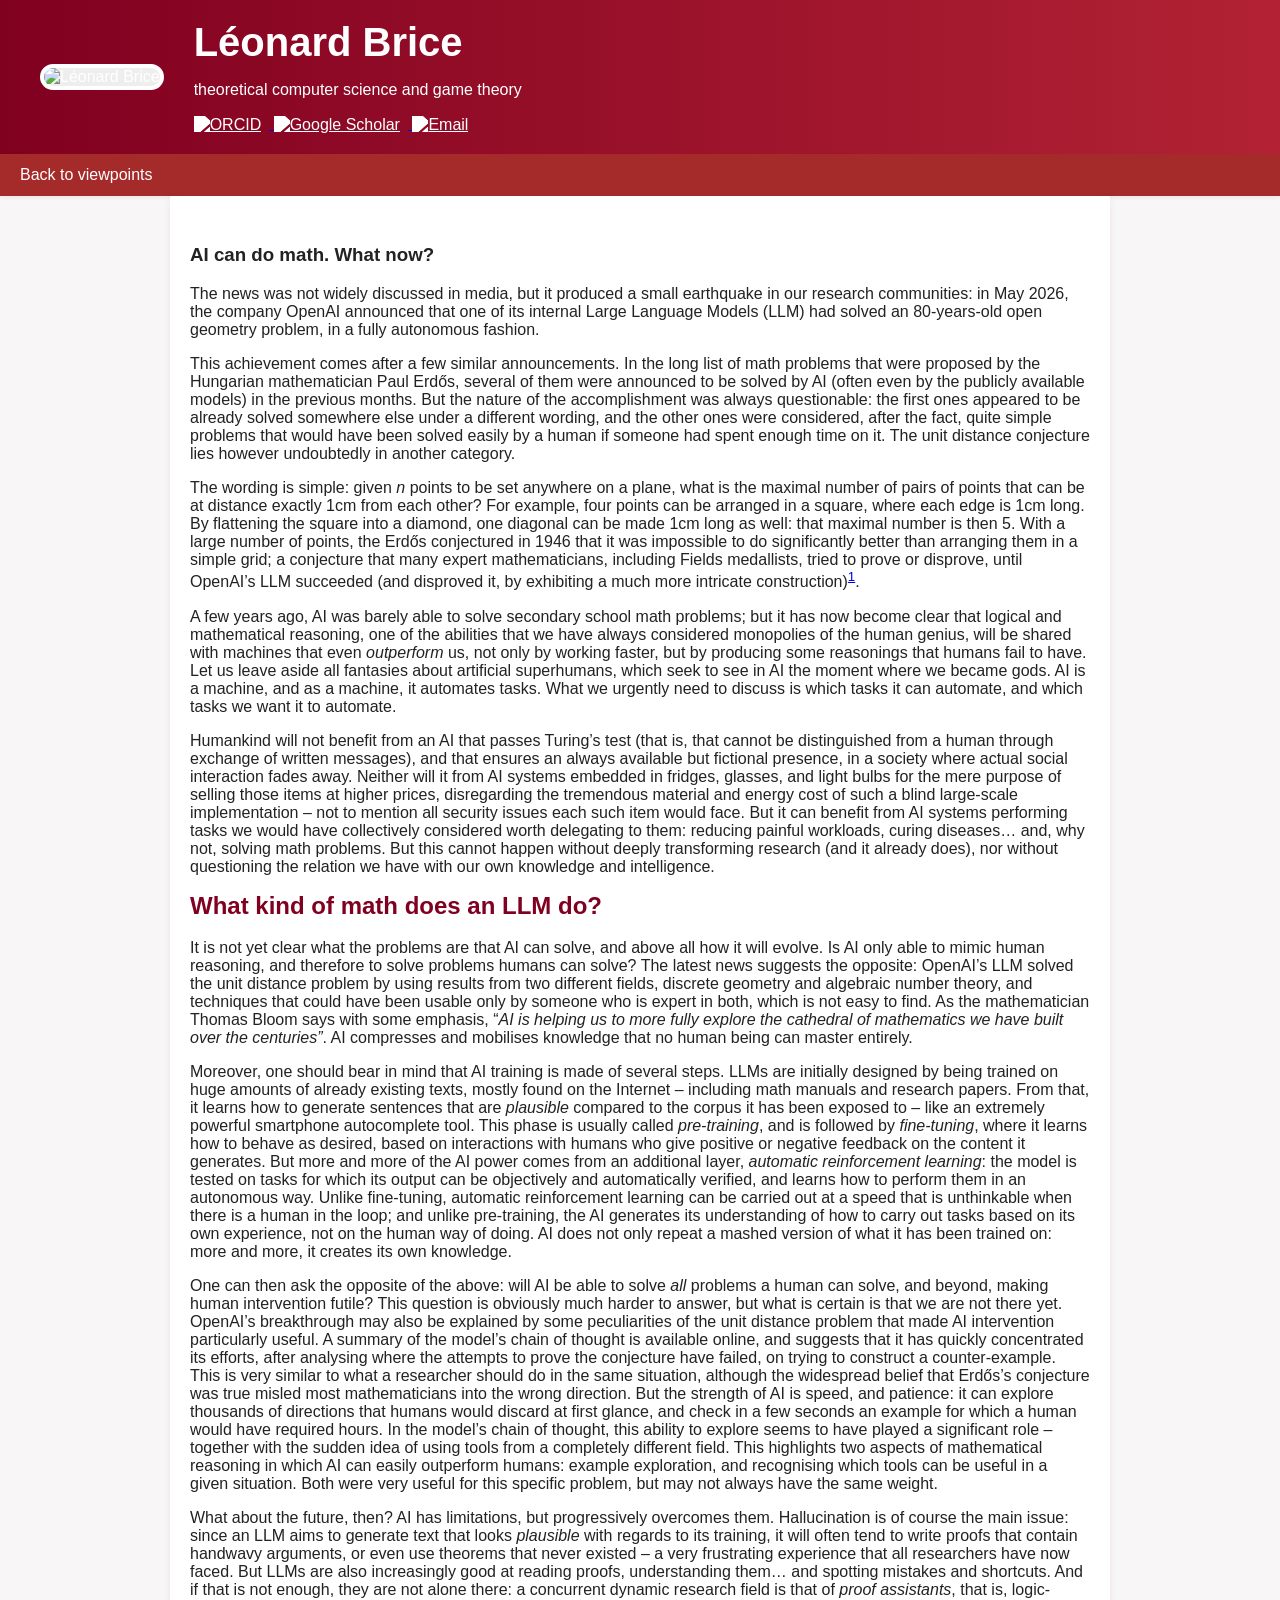
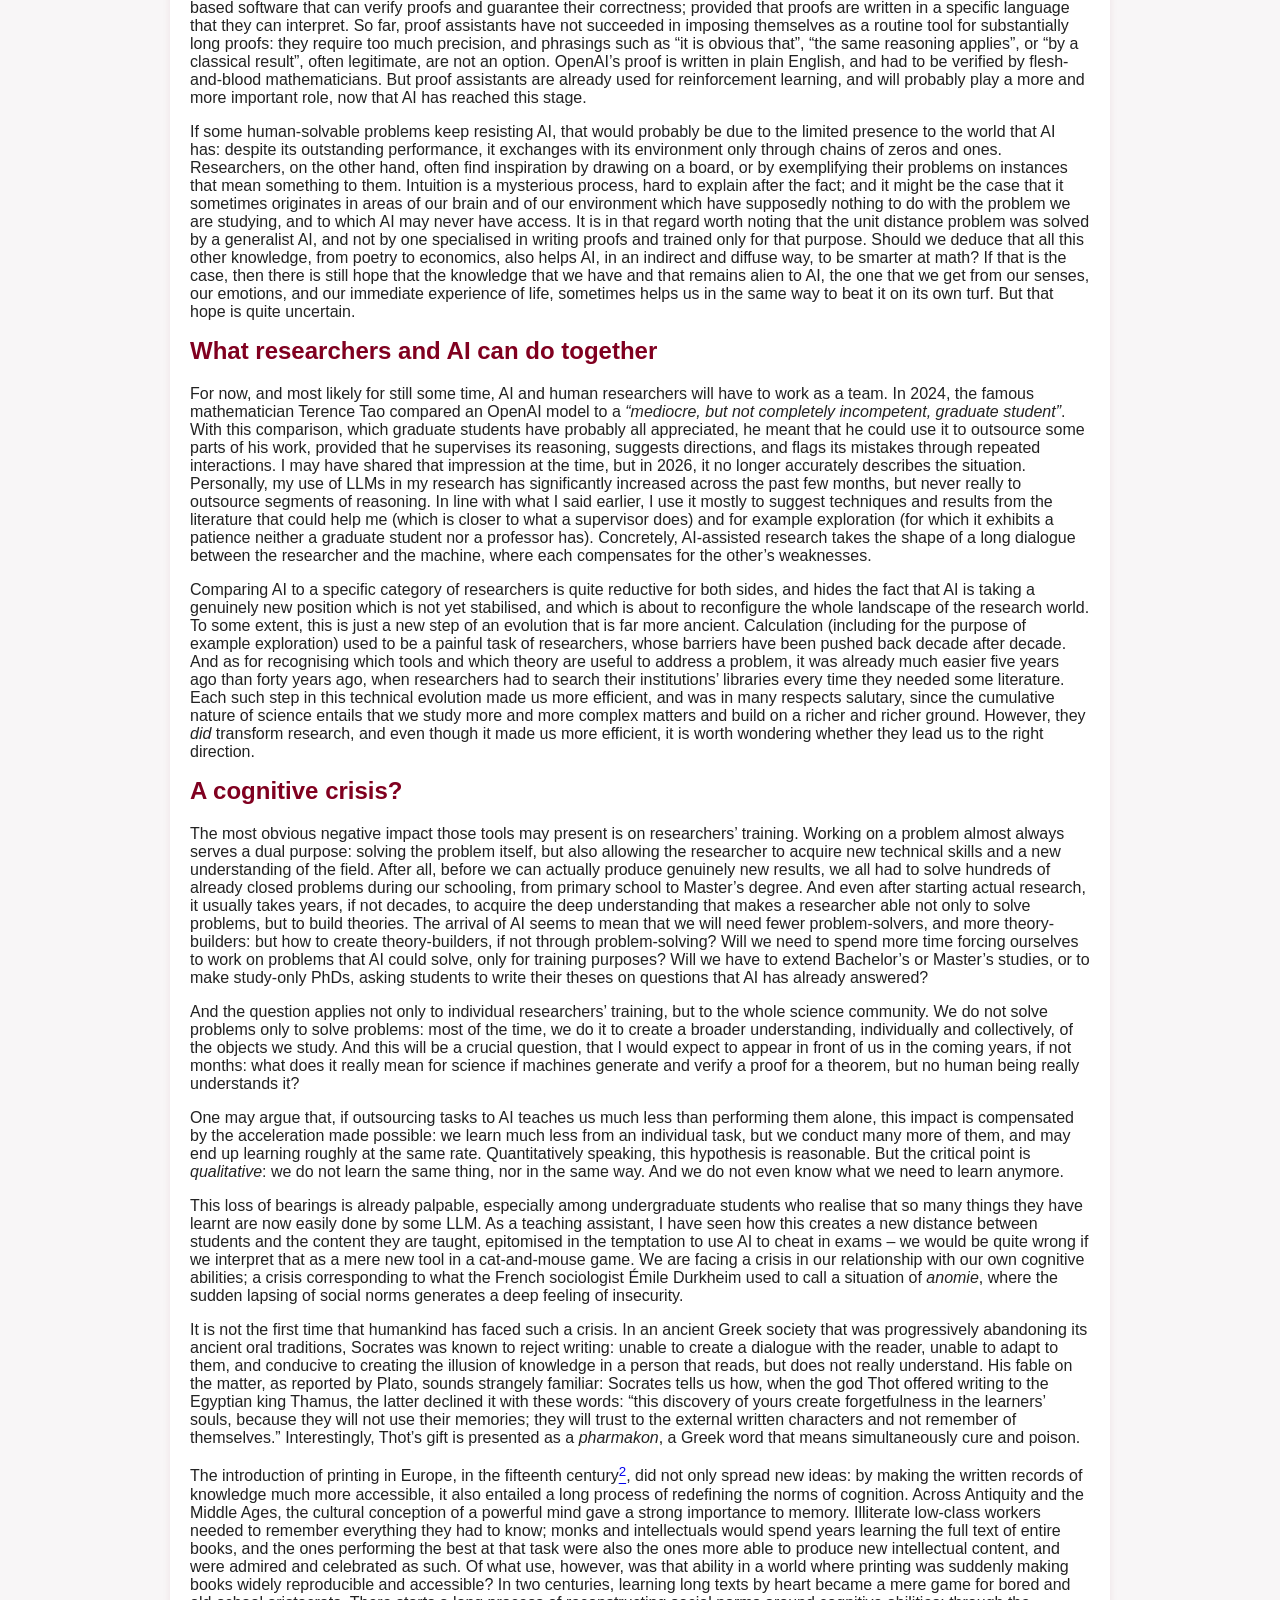
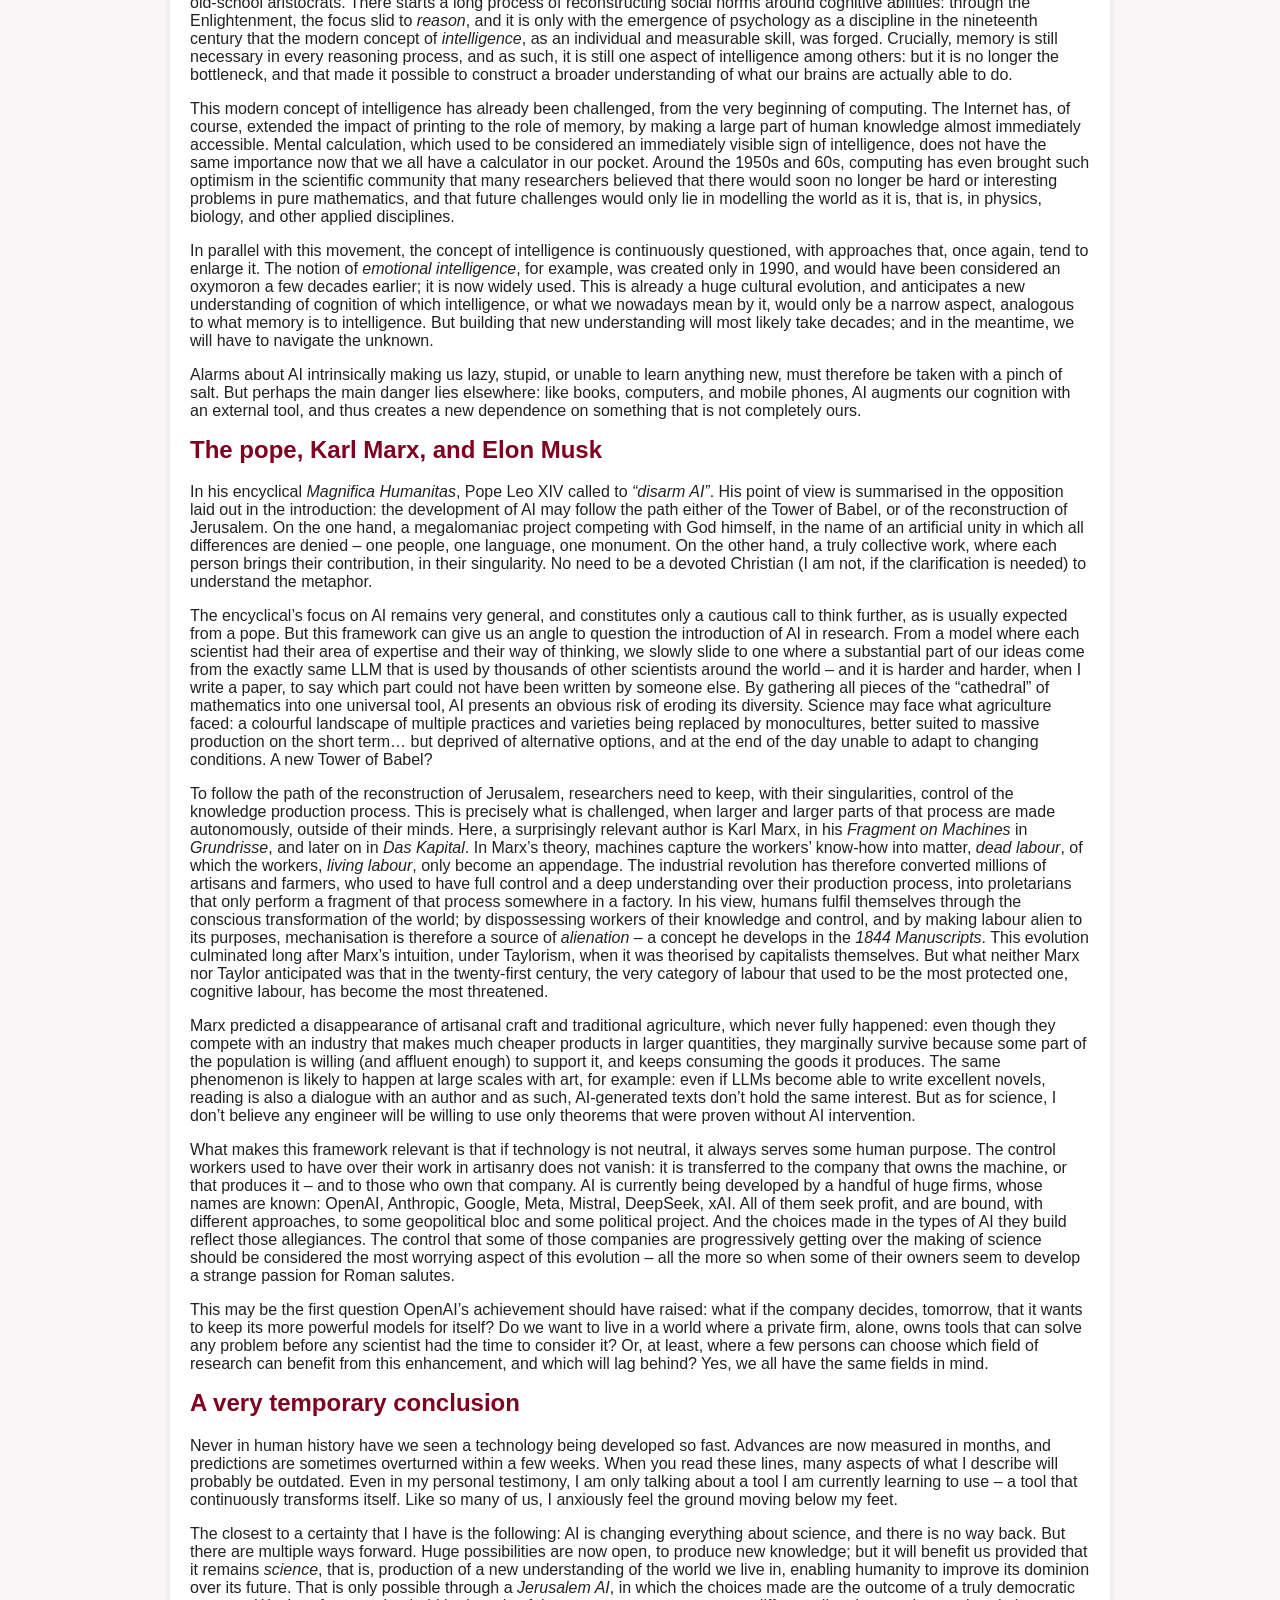
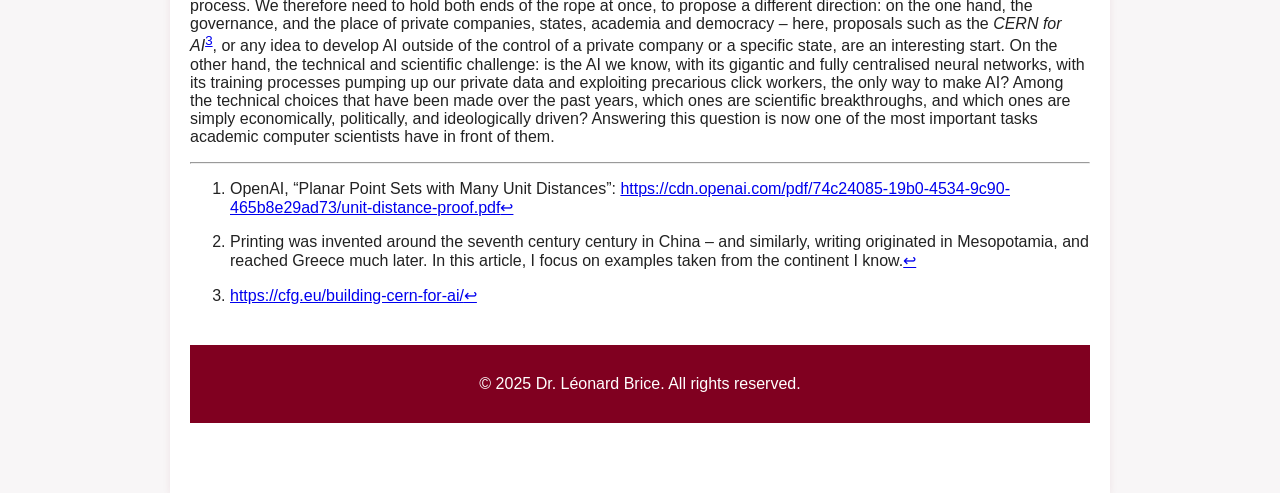
==== article-0826AIcandomath.html @ 437ee0c0 "upload article" ====
<!DOCTYPE html>
<html lang="en">
<head>
  <meta charset="UTF-8">
  <meta name="viewport" content="width=device-width,initial-scale=1.0">
  <meta name="description" content="AI can do math. What now? - blog post by Léonard Brice">
  <title>AI can do math. What now?</title>
  <link rel="stylesheet" href="style.css">
  <link rel="icon" href="favicon.ico">
</head>
<body>
  <header>
    <div class="profile-photo">
      <img src="photo.jpeg" alt="Léonard Brice">
    </div>
    <div class="header-content">
      <h1>Léonard Brice</h1>
      <p>theoretical computer science and game theory</p>
      <div class="contact-icons">
        <a href="https://orcid.org/0000-0001-7748-7716" target="_blank" title="ORCID">
          <img src="svgviewer-output.svg" alt="ORCID" class="icon">
        </a>
        <a href="https://scholar.google.com/citations?user=lnrd.brice" target="_blank" title="Google Scholar">
          <img src="google-scholar.svg" alt="Google Scholar" class="icon">
        </a>
        <a href="mailto:leonard.brice@ist.ac.at" title="Email">
          <img src="email.svg" alt="Email" class="icon">
        </a>
      </div>
    </div>
  </header>

  <nav>
    <ul>
      <li><a href="index.html#viewpoints">Back to viewpoints</a></li>
    </ul>
  </nav>

  <main>
    <section>
      <!DOCTYPE html>
<html lang="en">
<head>
<meta charset="utf-8">
<meta name="viewport" content="width=device-width, initial-scale=1">
<title>AI can do math. What now?</title>
</head>
<body>
<article>
<h1>AI can do math. What now?</h1>
<p>The news was not widely discussed in media, but it produced a small
earthquake in our research communities: in May 2026, the company OpenAI
announced that one of its internal Large Language Models (LLM) had
solved an 80-years-old open geometry problem, in a fully autonomous
fashion.</p>
<p>This achievement comes after a few similar announcements. In the long
list of math problems that were proposed by the Hungarian mathematician
Paul Erdős, several of them were announced to be solved by AI (often
even by the publicly available models) in the previous months. But the
nature of the accomplishment was always questionable: the first ones
appeared to be already solved somewhere else under a different wording,
and the other ones were considered, after the fact, quite simple
problems that would have been solved easily by a human if someone had
spent enough time on it. The unit distance conjecture lies however
undoubtedly in another category.</p>
<p>The wording is simple: given <em>n</em> points to be set anywhere on
a plane, what is the maximal number of pairs of points that can be at
distance exactly 1cm from each other? For example, four points can be
arranged in a square, where each edge is 1cm long. By flattening the
square into a diamond, one diagonal can be made 1cm long as well: that
maximal number is then 5. With a large number of points, the Erdős
conjectured in 1946 that it was impossible to do significantly better
than arranging them in a simple grid; a conjecture that many expert
mathematicians, including Fields medallists, tried to prove or disprove,
until OpenAI’s LLM succeeded (and disproved it, by exhibiting a much
more intricate construction)<sup id="fnref1"><a href="#fn1">1</a></sup>.</p>
<p>A few years ago, AI was barely able to solve secondary school math
problems; but it has now become clear that logical and mathematical
reasoning, one of the abilities that we have always considered
monopolies of the human genius, will be shared with machines that even
<em>outperform</em> us, not only by working faster, but by producing
some reasonings that humans fail to have. Let us leave aside all
fantasies about artificial superhumans, which seek to see in AI the
moment where we became gods. AI is a machine, and as a machine, it
automates tasks. What we urgently need to discuss is which tasks it can
automate, and which tasks we want it to automate.</p>
<p>Humankind will not benefit from an AI that passes Turing’s test (that
is, that cannot be distinguished from a human through exchange of
written messages), and that ensures an always available but fictional
presence, in a society where actual social interaction fades away.
Neither will it from AI systems embedded in fridges, glasses, and light
bulbs for the mere purpose of selling those items at higher prices,
disregarding the tremendous material and energy cost of such a blind
large-scale implementation – not to mention all security issues each
such item would face. But it can benefit from AI systems performing
tasks we would have collectively considered worth delegating to them:
reducing painful workloads, curing diseases… and, why not, solving math
problems. But this cannot happen without deeply transforming research
(and it already does), nor without questioning the relation we have with
our own knowledge and intelligence.</p>
<h2>What kind of math does an LLM do?</h2>
<p>It is not yet clear what the problems are that AI can solve, and
above all how it will evolve. Is AI only able to mimic human reasoning,
and therefore to solve problems humans can solve? The latest news
suggests the opposite: OpenAI’s LLM solved the unit distance problem by
using results from two different fields, discrete geometry and algebraic
number theory, and techniques that could have been usable only by
someone who is expert in both, which is not easy to find. As the
mathematician Thomas Bloom says with some emphasis, “<em>AI is helping
us to more fully explore the cathedral of mathematics we have built over
the centuries”</em>. AI compresses and mobilises knowledge that no human
being can master entirely.</p>
<p>Moreover, one should bear in mind that AI training is made of several
steps. LLMs are initially designed by being trained on huge amounts of
already existing texts, mostly found on the Internet – including math
manuals and research papers. From that, it learns how to generate
sentences that are <em>plausible</em> compared to the corpus it has been
exposed to – like an extremely powerful smartphone autocomplete tool.
This phase is usually called <em>pre-training</em>, and is followed by
<em>fine-tuning</em>, where it learns how to behave as desired, based on
interactions with humans who give positive or negative feedback on the
content it generates. But more and more of the AI power comes from an
additional layer, <em>automatic reinforcement learning</em>: the model
is tested on tasks for which its output can be objectively and
automatically verified, and learns how to perform them in an autonomous
way. Unlike fine-tuning, automatic reinforcement learning can be carried
out at a speed that is unthinkable when there is a human in the loop;
and unlike pre-training, the AI generates its understanding of how to
carry out tasks based on its own experience, not on the human way of
doing. AI does not only repeat a mashed version of what it has been
trained on: more and more, it creates its own knowledge.</p>
<p>One can then ask the opposite of the above: will AI be able to solve
<em>all</em> problems a human can solve, and beyond, making human
intervention futile? This question is obviously much harder to answer,
but what is certain is that we are not there yet. OpenAI’s breakthrough
may also be explained by some peculiarities of the unit distance problem
that made AI intervention particularly useful. A summary of the model’s
chain of thought is available online, and suggests that it has quickly
concentrated its efforts, after analysing where the attempts to prove
the conjecture have failed, on trying to construct a counter-example.
This is very similar to what a researcher should do in the same
situation, although the widespread belief that Erdős’s conjecture was
true misled most mathematicians into the wrong direction. But the
strength of AI is speed, and patience: it can explore thousands of
directions that humans would discard at first glance, and check in a few
seconds an example for which a human would have required hours. In the
model’s chain of thought, this ability to explore seems to have played a
significant role – together with the sudden idea of using tools from a
completely different field. This highlights two aspects of mathematical
reasoning in which AI can easily outperform humans: example exploration,
and recognising which tools can be useful in a given situation. Both
were very useful for this specific problem, but may not always have the
same weight.</p>
<p>What about the future, then? AI has limitations, but progressively
overcomes them. Hallucination is of course the main issue: since an LLM
aims to generate text that looks <em>plausible</em> with regards to its
training, it will often tend to write proofs that contain handwavy
arguments, or even use theorems that never existed – a very frustrating
experience that all researchers have now faced. But LLMs are also
increasingly good at reading proofs, understanding them… and spotting
mistakes and shortcuts. And if that is not enough, they are not alone
there: a concurrent dynamic research field is that of <em>proof
assistants</em>, that is, logic-based software that can verify proofs
and guarantee their correctness; provided that proofs are written in a
specific language that they can interpret. So far, proof assistants have
not succeeded in imposing themselves as a routine tool for substantially
long proofs: they require too much precision, and phrasings such as “it
is obvious that”, “the same reasoning applies”, or “by a classical
result”, often legitimate, are not an option. OpenAI’s proof is written
in plain English, and had to be verified by flesh-and-blood
mathematicians. But proof assistants are already used for reinforcement
learning, and will probably play a more and more important role, now
that AI has reached this stage.</p>
<p>If some human-solvable problems keep resisting AI, that would
probably be due to the limited presence to the world that AI has:
despite its outstanding performance, it exchanges with its environment
only through chains of zeros and ones. Researchers, on the other hand,
often find inspiration by drawing on a board, or by exemplifying their
problems on instances that mean something to them. Intuition is a
mysterious process, hard to explain after the fact; and it might be the
case that it sometimes originates in areas of our brain and of our
environment which have supposedly nothing to do with the problem we are
studying, and to which AI may never have access. It is in that regard
worth noting that the unit distance problem was solved by a generalist
AI, and not by one specialised in writing proofs and trained only for
that purpose. Should we deduce that all this other knowledge, from
poetry to economics, also helps AI, in an indirect and diffuse way, to
be smarter at math? If that is the case, then there is still hope that
the knowledge that we have and that remains alien to AI, the one that we
get from our senses, our emotions, and our immediate experience of life,
sometimes helps us in the same way to beat it on its own turf. But that
hope is quite uncertain.</p>
<h2>What researchers and AI can do together</h2>
<p>For now, and most likely for still some time, AI and human
researchers will have to work as a team. In 2024, the famous
mathematician Terence Tao compared an OpenAI model to a <em>“mediocre,
but not completely incompetent, graduate student”</em>. With this
comparison, which graduate students have probably all appreciated, he
meant that he could use it to outsource some parts of his work, provided
that he supervises its reasoning, suggests directions, and flags its
mistakes through repeated interactions. I may have shared that
impression at the time, but in 2026, it no longer accurately describes
the situation. Personally, my use of LLMs in my research has
significantly increased across the past few months, but never really to
outsource segments of reasoning. In line with what I said earlier, I use
it mostly to suggest techniques and results from the literature that
could help me (which is closer to what a supervisor does) and for
example exploration (for which it exhibits a patience neither a graduate
student nor a professor has). Concretely, AI-assisted research takes the
shape of a long dialogue between the researcher and the machine, where
each compensates for the other’s weaknesses.</p>
<p>Comparing AI to a specific category of researchers is quite reductive
for both sides, and hides the fact that AI is taking a genuinely new
position which is not yet stabilised, and which is about to reconfigure
the whole landscape of the research world. To some extent, this is just
a new step of an evolution that is far more ancient. Calculation
(including for the purpose of example exploration) used to be a painful
task of researchers, whose barriers have been pushed back decade after
decade. And as for recognising which tools and which theory are useful
to address a problem, it was already much easier five years ago than
forty years ago, when researchers had to search their institutions’
libraries every time they needed some literature. Each such step in this
technical evolution made us more efficient, and was in many respects
salutary, since the cumulative nature of science entails that we study
more and more complex matters and build on a richer and richer ground.
However, they <em>did</em> transform research, and even though it made
us more efficient, it is worth wondering whether they lead us to the
right direction.</p>
<h2>A cognitive crisis?</h2>
<p>The most obvious negative impact those tools may present is on
researchers’ training. Working on a problem almost always serves a dual
purpose: solving the problem itself, but also allowing the researcher to
acquire new technical skills and a new understanding of the field. After
all, before we can actually produce genuinely new results, we all had to
solve hundreds of already closed problems during our schooling, from
primary school to Master’s degree. And even after starting actual
research, it usually takes years, if not decades, to acquire the deep
understanding that makes a researcher able not only to solve problems,
but to build theories. The arrival of AI seems to mean that we will need
fewer problem-solvers, and more theory-builders: but how to create
theory-builders, if not through problem-solving? Will we need to spend
more time forcing ourselves to work on problems that AI could solve,
only for training purposes? Will we have to extend Bachelor’s or
Master’s studies, or to make study-only PhDs, asking students to write
their theses on questions that AI has already answered?</p>
<p>And the question applies not only to individual researchers’
training, but to the whole science community. We do not solve problems
only to solve problems: most of the time, we do it to create a broader
understanding, individually and collectively, of the objects we study.
And this will be a crucial question, that I would expect to appear in
front of us in the coming years, if not months: what does it really mean
for science if machines generate and verify a proof for a theorem, but
no human being really understands it?</p>
<p>One may argue that, if outsourcing tasks to AI teaches us much less
than performing them alone, this impact is compensated by the
acceleration made possible: we learn much less from an individual task,
but we conduct many more of them, and may end up learning roughly at the
same rate. Quantitatively speaking, this hypothesis is reasonable. But
the critical point is <em>qualitative</em>: we do not learn the same
thing, nor in the same way. And we do not even know what we need to
learn anymore.</p>
<p>This loss of bearings is already palpable, especially among
undergraduate students who realise that so many things they have learnt
are now easily done by some LLM. As a teaching assistant, I have seen
how this creates a new distance between students and the content they
are taught, epitomised in the temptation to use AI to cheat in exams –
we would be quite wrong if we interpret that as a mere new tool in a
cat-and-mouse game. We are facing a crisis in our relationship with our
own cognitive abilities; a crisis corresponding to what the French
sociologist Émile Durkheim used to call a situation of <em>anomie</em>,
where the sudden lapsing of social norms generates a deep feeling of
insecurity.</p>
<p>It is not the first time that humankind has faced such a crisis. In
an ancient Greek society that was progressively abandoning its ancient
oral traditions, Socrates was known to reject writing: unable to create
a dialogue with the reader, unable to adapt to them, and conducive to
creating the illusion of knowledge in a person that reads, but does not
really understand. His fable on the matter, as reported by Plato, sounds
strangely familiar: Socrates tells us how, when the god Thot offered
writing to the Egyptian king Thamus, the latter declined it with these
words: “this discovery of yours create forgetfulness in the learners’
souls, because they will not use their memories; they will trust to the
external written characters and not remember of themselves.”
Interestingly, Thot’s gift is presented as a <em>pharmakon</em>, a Greek
word that means simultaneously cure and poison.</p>
<p>The introduction of printing in Europe, in the fifteenth century<a
href="#fn2" class="footnote-ref" id="fnref2"
role="doc-noteref"><sup>2</sup></a>, did not only spread new ideas: by
making the written records of knowledge much more accessible, it also
entailed a long process of redefining the norms of cognition. Across
Antiquity and the Middle Ages, the cultural conception of a powerful
mind gave a strong importance to memory. Illiterate low-class workers
needed to remember everything they had to know; monks and intellectuals
would spend years learning the full text of entire books, and the ones
performing the best at that task were also the ones more able to produce
new intellectual content, and were admired and celebrated as such. Of
what use, however, was that ability in a world where printing was
suddenly making books widely reproducible and accessible? In two
centuries, learning long texts by heart became a mere game for bored and
old-school aristocrats. There starts a long process of reconstructing
social norms around cognitive abilities: through the Enlightenment, the
focus slid to <em>reason</em>, and it is only with the emergence of
psychology as a discipline in the nineteenth century that the modern
concept of <em>intelligence</em>, as an individual and measurable skill,
was forged. Crucially, memory is still necessary in every reasoning
process, and as such, it is still one aspect of intelligence among
others: but it is no longer the bottleneck, and that made it possible to
construct a broader understanding of what our brains are actually able
to do.</p>
<p>This modern concept of intelligence has already been challenged, from
the very beginning of computing. The Internet has, of course, extended
the impact of printing to the role of memory, by making a large part of
human knowledge almost immediately accessible. Mental calculation, which
used to be considered an immediately visible sign of intelligence, does
not have the same importance now that we all have a calculator in our
pocket. Around the 1950s and 60s, computing has even brought such
optimism in the scientific community that many researchers believed that
there would soon no longer be hard or interesting problems in pure
mathematics, and that future challenges would only lie in modelling the
world as it is, that is, in physics, biology, and other applied
disciplines.</p>
<p>In parallel with this movement, the concept of intelligence is
continuously questioned, with approaches that, once again, tend to
enlarge it. The notion of <em>emotional intelligence</em>, for example,
was created only in 1990, and would have been considered an oxymoron a
few decades earlier; it is now widely used. This is already a huge
cultural evolution, and anticipates a new understanding of cognition of
which intelligence, or what we nowadays mean by it, would only be a
narrow aspect, analogous to what memory is to intelligence. But building
that new understanding will most likely take decades; and in the
meantime, we will have to navigate the unknown.</p>
<p>Alarms about AI intrinsically making us lazy, stupid, or unable to
learn anything new, must therefore be taken with a pinch of salt. But
perhaps the main danger lies elsewhere: like books, computers, and
mobile phones, AI augments our cognition with an external tool, and thus
creates a new dependence on something that is not completely ours.</p>
<h2>The pope, Karl Marx, and Elon Musk</h2>
<p>In his encyclical <em>Magnifica Humanitas</em>, Pope Leo XIV called
to <em>“disarm AI”</em>. His point of view is summarised in the
opposition laid out in the introduction: the development of AI may
follow the path either of the Tower of Babel, or of the reconstruction
of Jerusalem. On the one hand, a megalomaniac project competing with God
himself, in the name of an artificial unity in which all differences are
denied – one people, one language, one monument. On the other hand, a
truly collective work, where each person brings their contribution, in
their singularity. No need to be a devoted Christian (I am not, if the
clarification is needed) to understand the metaphor.</p>
<p>The encyclical’s focus on AI remains very general, and constitutes
only a cautious call to think further, as is usually expected from a
pope. But this framework can give us an angle to question the
introduction of AI in research. From a model where each scientist had
their area of expertise and their way of thinking, we slowly slide to
one where a substantial part of our ideas come from the exactly same LLM
that is used by thousands of other scientists around the world – and it
is harder and harder, when I write a paper, to say which part could not
have been written by someone else. By gathering all pieces of the
“cathedral” of mathematics into one universal tool, AI presents an
obvious risk of eroding its diversity. Science may face what agriculture
faced: a colourful landscape of multiple practices and varieties being
replaced by monocultures, better suited to massive production on the
short term… but deprived of alternative options, and at the end of the
day unable to adapt to changing conditions. A new Tower of Babel?</p>
<p>To follow the path of the reconstruction of Jerusalem, researchers
need to keep, with their singularities, control of the knowledge
production process. This is precisely what is challenged, when larger
and larger parts of that process are made autonomously, outside of their
minds. Here, a surprisingly relevant author is Karl Marx, in his
<em>Fragment on Machines</em> in <em>Grundrisse</em>, and later on in
<em>Das Kapital</em>. In Marx’s theory, machines capture the workers’
know-how into matter, <em>dead labour</em>, of which the workers,
<em>living labour</em>, only become an appendage. The industrial
revolution has therefore converted millions of artisans and farmers, who
used to have full control and a deep understanding over their production
process, into proletarians that only perform a fragment of that process
somewhere in a factory. In his view, humans fulfil themselves through
the conscious transformation of the world; by dispossessing workers of
their knowledge and control, and by making labour alien to its purposes,
mechanisation is therefore a source of <em>alienation</em> – a concept
he develops in the <em>1844 Manuscripts</em>. This evolution culminated
long after Marx’s intuition, under Taylorism, when it was theorised by
capitalists themselves. But what neither Marx nor Taylor anticipated was
that in the twenty-first century, the very category of labour that used
to be the most protected one, cognitive labour, has become the most
threatened.</p>
<p>Marx predicted a disappearance of artisanal craft and traditional
agriculture, which never fully happened: even though they compete with
an industry that makes much cheaper products in larger quantities, they
marginally survive because some part of the population is willing (and
affluent enough) to support it, and keeps consuming the goods it
produces. The same phenomenon is likely to happen at large scales with
art, for example: even if LLMs become able to write excellent novels,
reading is also a dialogue with an author and as such, AI-generated
texts don’t hold the same interest. But as for science, I don’t believe
any engineer will be willing to use only theorems that were proven
without AI intervention.</p>
<p>What makes this framework relevant is that if technology is not
neutral, it always serves some human purpose. The control workers used
to have over their work in artisanry does not vanish: it is transferred
to the company that owns the machine, or that produces it – and to those
who own that company. AI is currently being developed by a handful of
huge firms, whose names are known: OpenAI, Anthropic, Google, Meta,
Mistral, DeepSeek, xAI. All of them seek profit, and are bound, with
different approaches, to some geopolitical bloc and some political
project. And the choices made in the types of AI they build reflect
those allegiances. The control that some of those companies are
progressively getting over the making of science should be considered
the most worrying aspect of this evolution – all the more so when some
of their owners seem to develop a strange passion for Roman salutes.</p>
<p>This may be the first question OpenAI’s achievement should have
raised: what if the company decides, tomorrow, that it wants to keep its
more powerful models for itself? Do we want to live in a world where a
private firm, alone, owns tools that can solve any problem before any
scientist had the time to consider it? Or, at least, where a few persons
can choose which field of research can benefit from this enhancement,
and which will lag behind? Yes, we all have the same fields in mind.</p>
<h2>A very temporary conclusion</h2>
<p>Never in human history have we seen a technology being developed so
fast. Advances are now measured in months, and predictions are sometimes
overturned within a few weeks. When you read these lines, many aspects
of what I describe will probably be outdated. Even in my personal
testimony, I am only talking about a tool I am currently learning to use
– a tool that continuously transforms itself. Like so many of us, I
anxiously feel the ground moving below my feet.</p>
<p>The closest to a certainty that I have is the following: AI is
changing everything about science, and there is no way back. But there
are multiple ways forward. Huge possibilities are now open, to produce
new knowledge; but it will benefit us provided that it remains
<em>science</em>, that is, production of a new understanding of the
world we live in, enabling humanity to improve its dominion over its
future. That is only possible through a <em>Jerusalem AI</em>, in which
the choices made are the outcome of a truly democratic process. We
therefore need to hold both ends of the rope at once, to propose a
different direction: on the one hand, the governance, and the place of
private companies, states, academia and democracy – here, proposals such
as the <em>CERN for AI</em><sup id="fnref3"><a href="#fn3">3</a></sup>, or any idea to develop
AI outside of the control of a private company or a specific state, are
an interesting start. On the other hand, the technical and scientific
challenge: is the AI we know, with its gigantic and fully centralised
neural networks, with its training processes pumping up our private data
and exploiting precarious click workers, the only way to make AI? Among
the technical choices that have been made over the past years, which
ones are scientific breakthroughs, and which ones are simply
economically, politically, and ideologically driven? Answering this
question is now one of the most important tasks academic computer
scientists have in front of them.</p>
<section class="footnotes">
<hr />
<ol>
<li id="fn1"><p>OpenAI, “Planar Point Sets with Many Unit Distances”:
<a href="https://cdn.openai.com/pdf/74c24085-19b0-4534-9c90-465b8e29ad73/unit-distance-proof.pdf">https://cdn.openai.com/pdf/74c24085-19b0-4534-9c90-465b8e29ad73/unit-distance-proof.pdf</a><a href="#fnref1" class="footnote-back">↩︎</a></p></li>
<li id="fn2"><p>Printing was invented around the seventh century century
in China – and similarly, writing originated in Mesopotamia, and reached
Greece much later. In this article, I focus on examples taken from the
continent I know.<a href="#fnref2" class="footnote-back">↩︎</a></p></li>
<li id="fn3"><p><a href="https://cfg.eu/building-cern-for-ai/">https://cfg.eu/building-cern-for-ai/</a><a href="#fnref3"
class="footnote-back" role="doc-backlink">↩︎</a></p></li>
</ol>
    </section>
  </article>

  <footer>
    <p>&copy; 2025 Dr. Léonard Brice. All rights reserved.</p>
  </footer>
</body>
</html>
---- style.css ----
body {
  font-family: 'Segoe UI', Arial, sans-serif;
  margin: 0;
  padding: 0;
  background: #f8f6f7;
  color: #222;
}
header {
  display: flex;
  align-items: center;
  background: linear-gradient(90deg, #800020 0%, #b22234 100%);
  color: #fff;
  padding: 20px 40px;
}
.profile-photo img {
  width: 120px;
  height: 120px;
  border-radius: 60px;
  border: 4px solid #fff;
  object-fit: cover;
  margin-right: 30px;
  background: #eee;
}
.header-content h1 {
  margin: 0;
  font-size: 2.5em;
}
.header-content h2 {
  margin: 8px 0 0 0;
  font-size: 1.2em;
  font-weight: 400;
}
.contact-icons {
  margin-top: 10px;
}
.contact-icons .icon {
  width: 32px;
  height: 32px;
  margin-right: 8px;
  vertical-align: middle;
  filter: brightness(0) invert(1);
}
nav {
  background: #a52a2a;
  box-shadow: 0 2px 4px rgba(80,0,0,0.06);
}
nav ul {
  list-style: none;
  display: flex;
  padding: 0;
  margin: 0;
}
nav ul li {
  margin: 0;
}
nav ul li a {
  display: block;
  padding: 12px 20px;
  color: #fff;
  text-decoration: none;
  font-weight: 500;
}
nav ul li a:hover,
nav ul li a.active {
  background: #800020;
  color: #ffd700;
}
main {
  padding: 30px 20px;
  max-width: 900px;
  margin: auto;
  background: #fff;
  box-shadow: 0 2px 8px rgba(128,0,32,0.08);
}
section {
  margin-bottom: 40px;
}
h2 {
  color: #800020;
  margin-top: 0;
}
.cv-link {
  display: inline-block;
  padding: 10px 15px;
  background: #b22234;
  color: #fff;
  text-decoration: none;
  border-radius: 5px;
  margin-top: 10px;
}
.cv-link:hover {
  background: #800020;
}

/* Research Topics Cards */
.research-topics {
  display: grid;
  grid-template-columns: repeat(auto-fit, minmax(280px, 1fr));
  gap: 24px;
  margin: 30px 0;
}

.research-item {
  position: relative;
  overflow: hidden;
  border-radius: 8px;
  box-shadow: 0 4px 12px rgba(128, 0, 32, 0.12);
  transition: box-shadow 0.3s ease, transform 0.3s ease;
  height: 320px;
  aspect-ratio: 4/5;
}

.research-item:hover {
  box-shadow: 0 8px 24px rgba(128, 0, 32, 0.2);
  transform: translateY(-4px);
}

.research-item a {
  position: relative;
  display: block;
  width: 100%;
  height: 100%;
  text-decoration: none;
  overflow: hidden;
}

.research-item img {
  position: absolute;
  top: 0;
  left: 0;
  width: 100%;
  height: 100%;
  object-fit: cover;
  transition: transform 0.4s cubic-bezier(0.4, 0, 0.2, 1);
}

.research-item:hover img {
  transform: scale(1.08);
}

.research-item h3 {
  position: absolute;
  bottom: 0;
  left: 0;
  right: 0;
  margin: 0;
  padding: 20px;
  color: #fff;
  font-size: 1.4em;
  font-weight: 600;
  background: linear-gradient(to top, rgba(128, 0, 32, 0.95), rgba(128, 0, 32, 0.7) 60%, transparent);
  transition: background 0.3s ease, padding-bottom 0.3s ease;
}

.research-item:hover h3 {
  background: linear-gradient(to top, rgba(128, 0, 32, 1), rgba(128, 0, 32, 0.85) 60%, transparent);
  padding-bottom: 24px;
}

footer {
  text-align: center;
  background: #800020;
  color: #fff;
  padding: 14px 0;
  margin-top: 40px;
}

@media (max-width: 600px) {
  header {
    flex-direction: column;
    text-align: center;
    padding: 18px 8px;
  }
  .profile-photo img {
    margin: 0 0 14px 0;
  }
  main {
    padding: 14px 4px;
  }
  .research-topics {
    grid-template-columns: 1fr;
    gap: 16px;
  }
  .research-item {
    height: 280px;
  }
  .research-item h3 {
    font-size: 1.2em;
  }
}
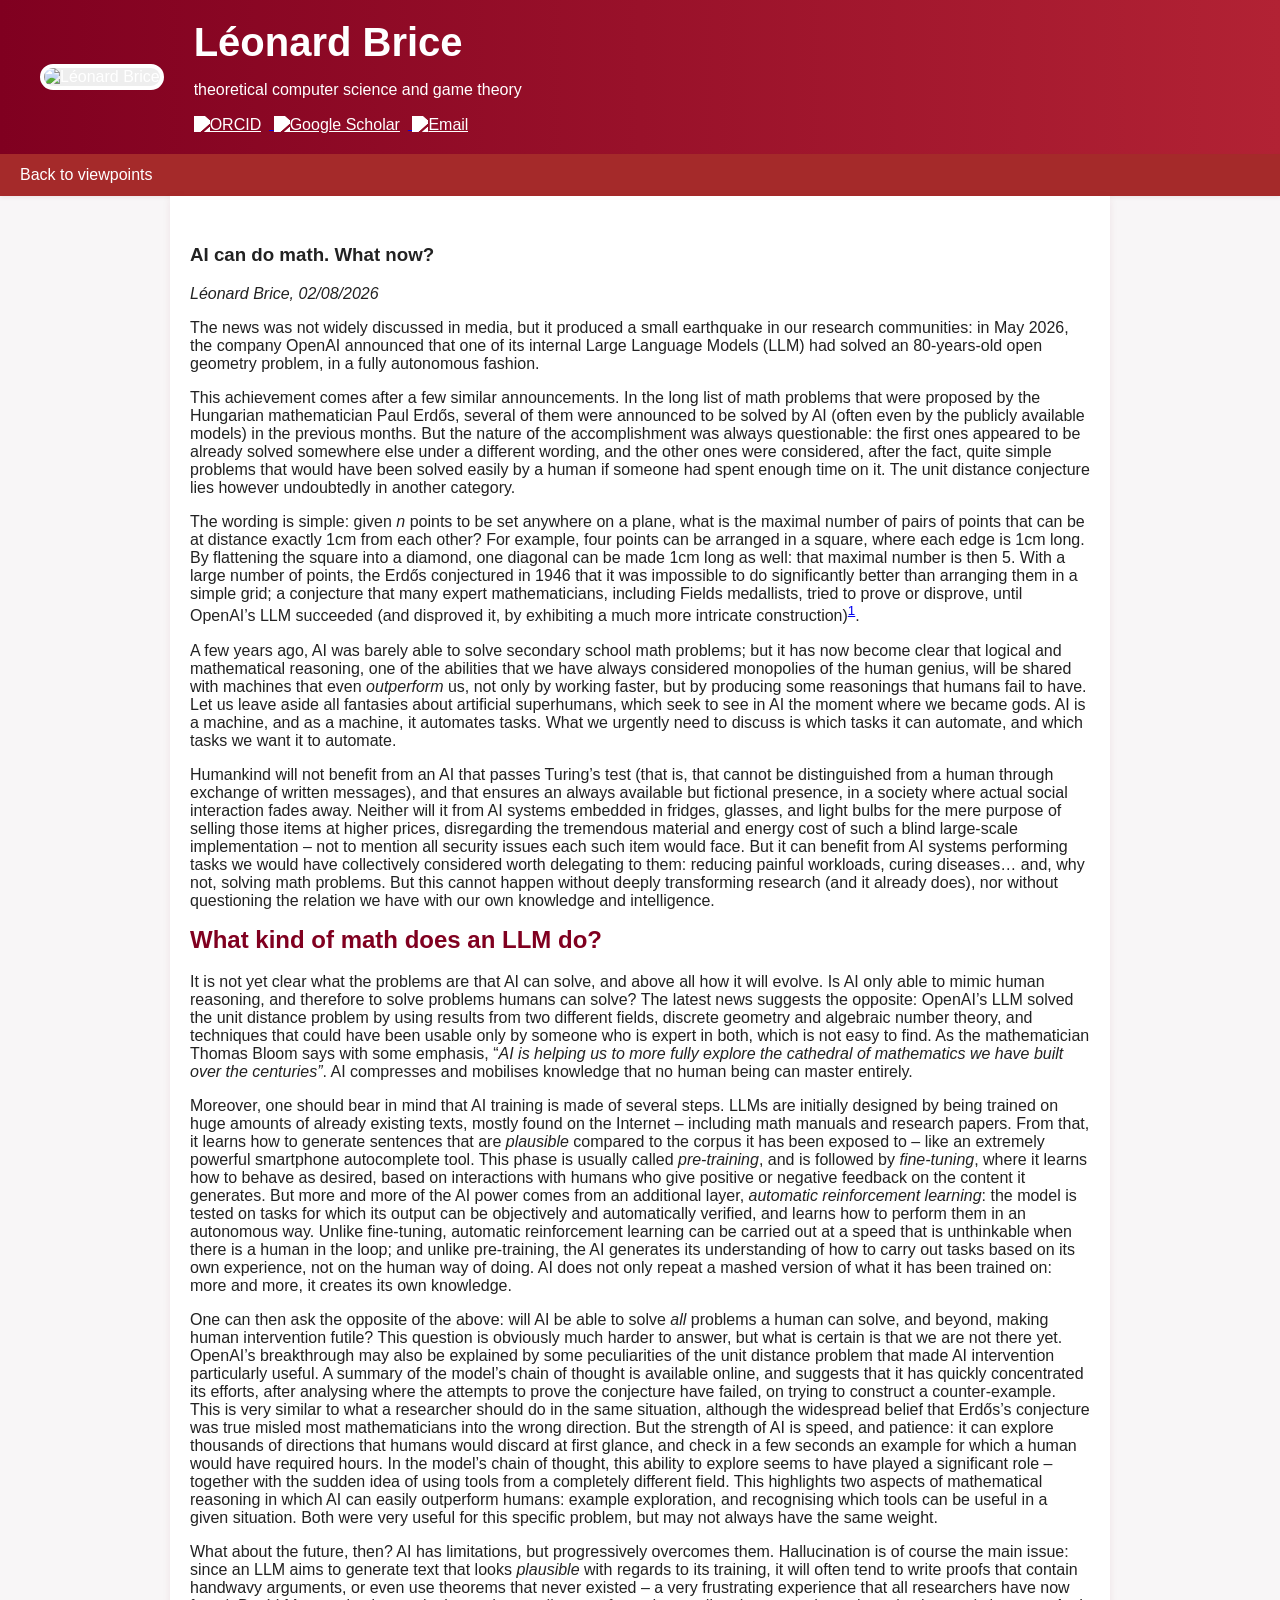
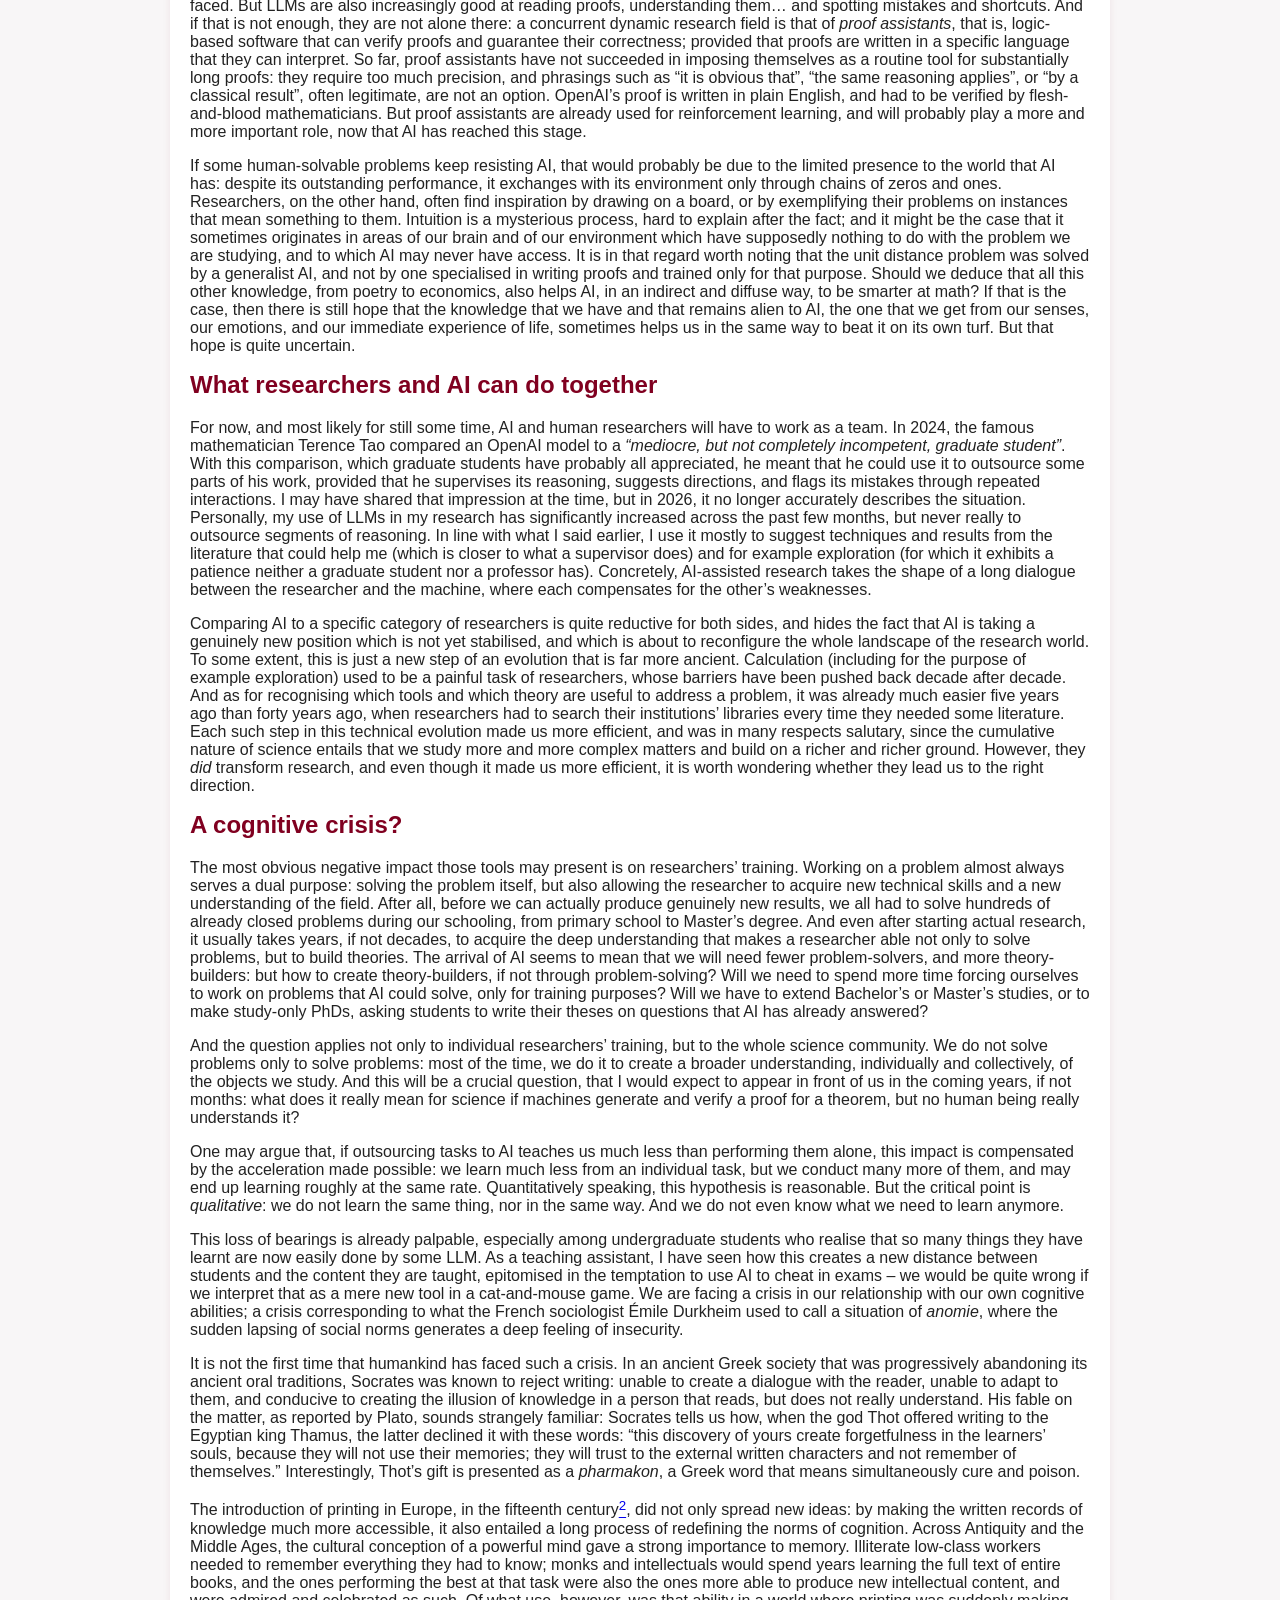
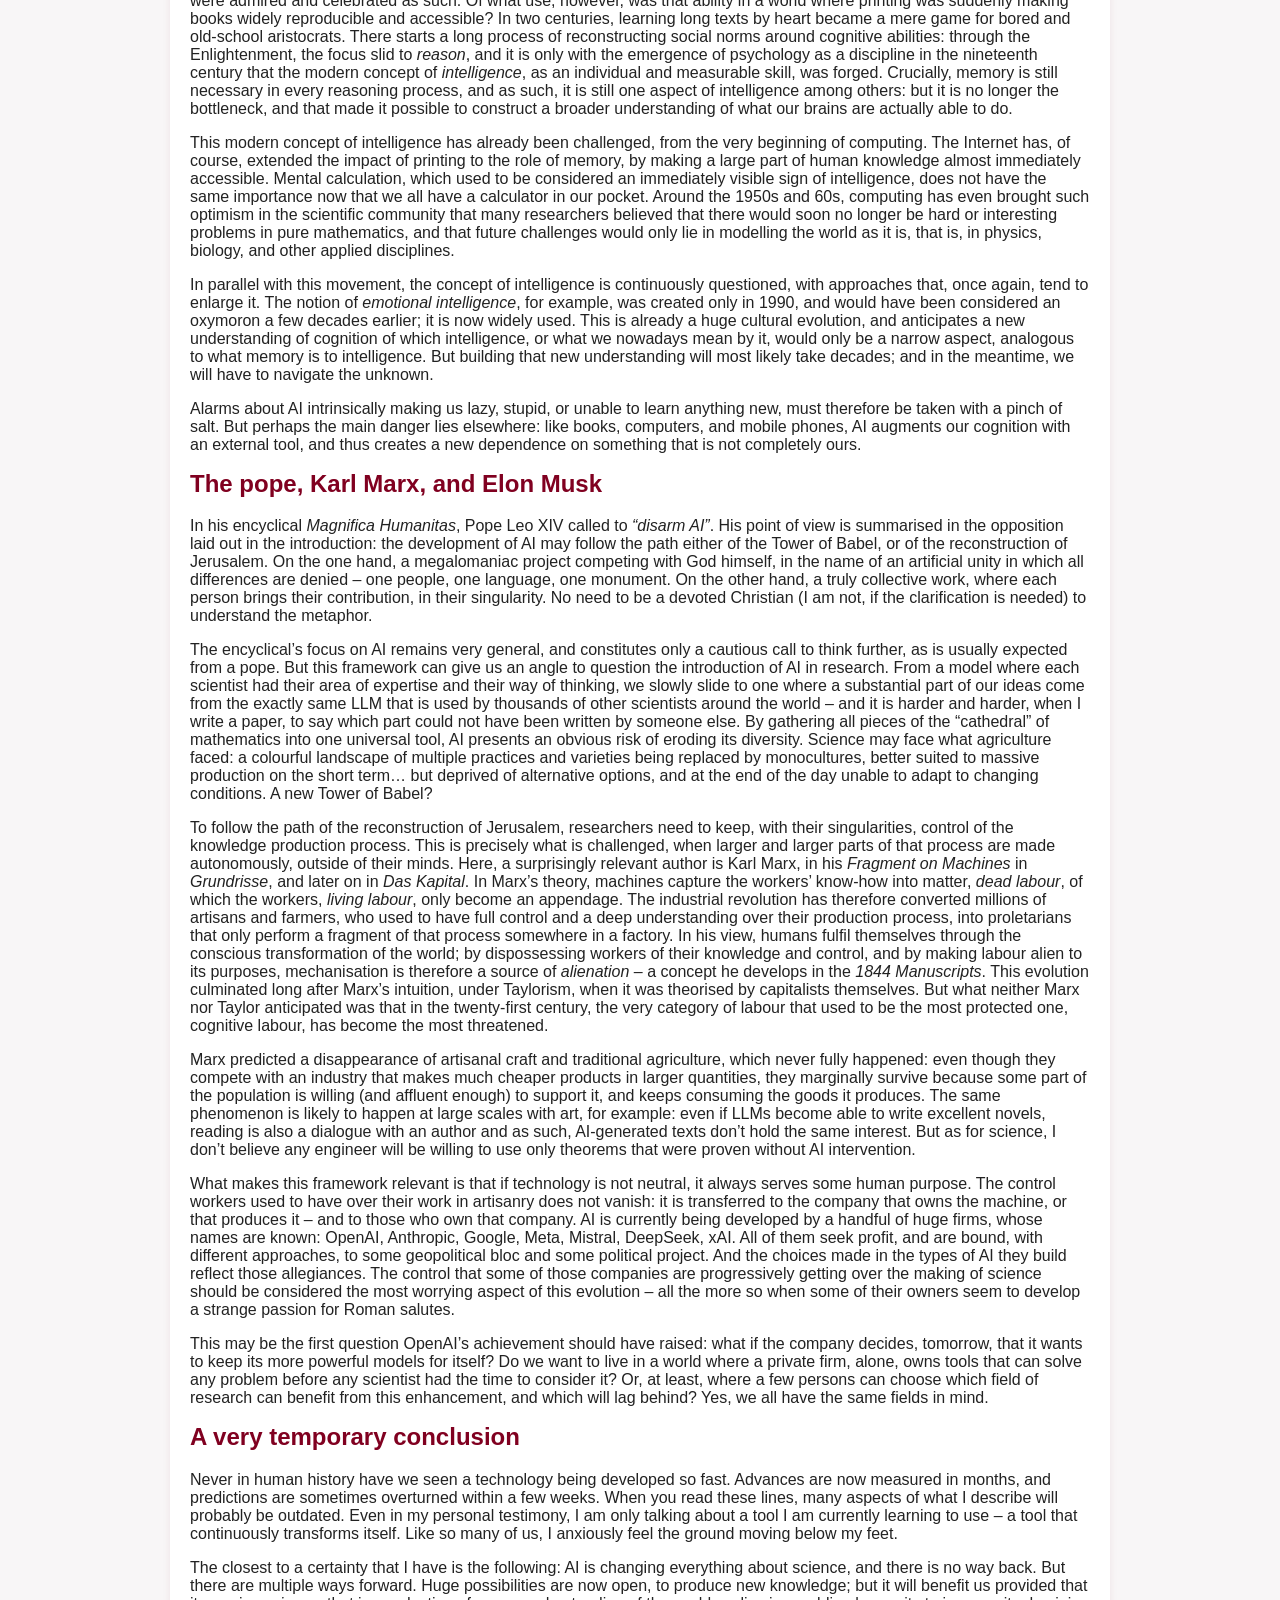
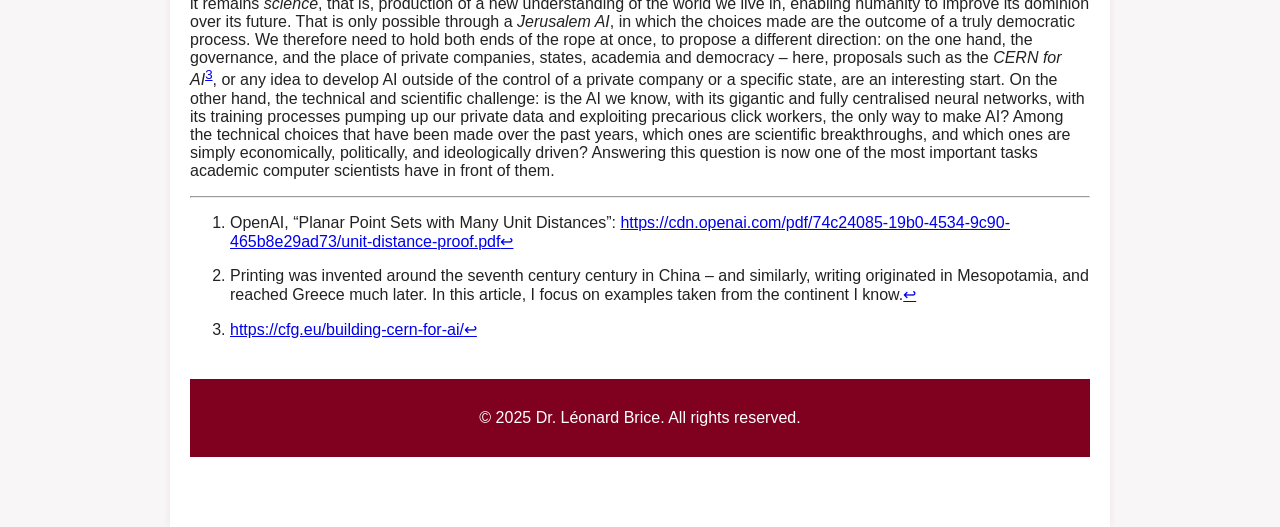
==== commit 8afa2297: "Add publication date and author" ====
--- a/article-0826AIcandomath.html
+++ b/article-0826AIcandomath.html
@@ -48,6 +48,7 @@
 <body>
 <article>
 <h1>AI can do math. What now?</h1>
+  <p><em>Léonard Brice, 02/08/2026</em></p>
 <p>The news was not widely discussed in media, but it produced a small
 earthquake in our research communities: in May 2026, the company OpenAI
 announced that one of its internal Large Language Models (LLM) had
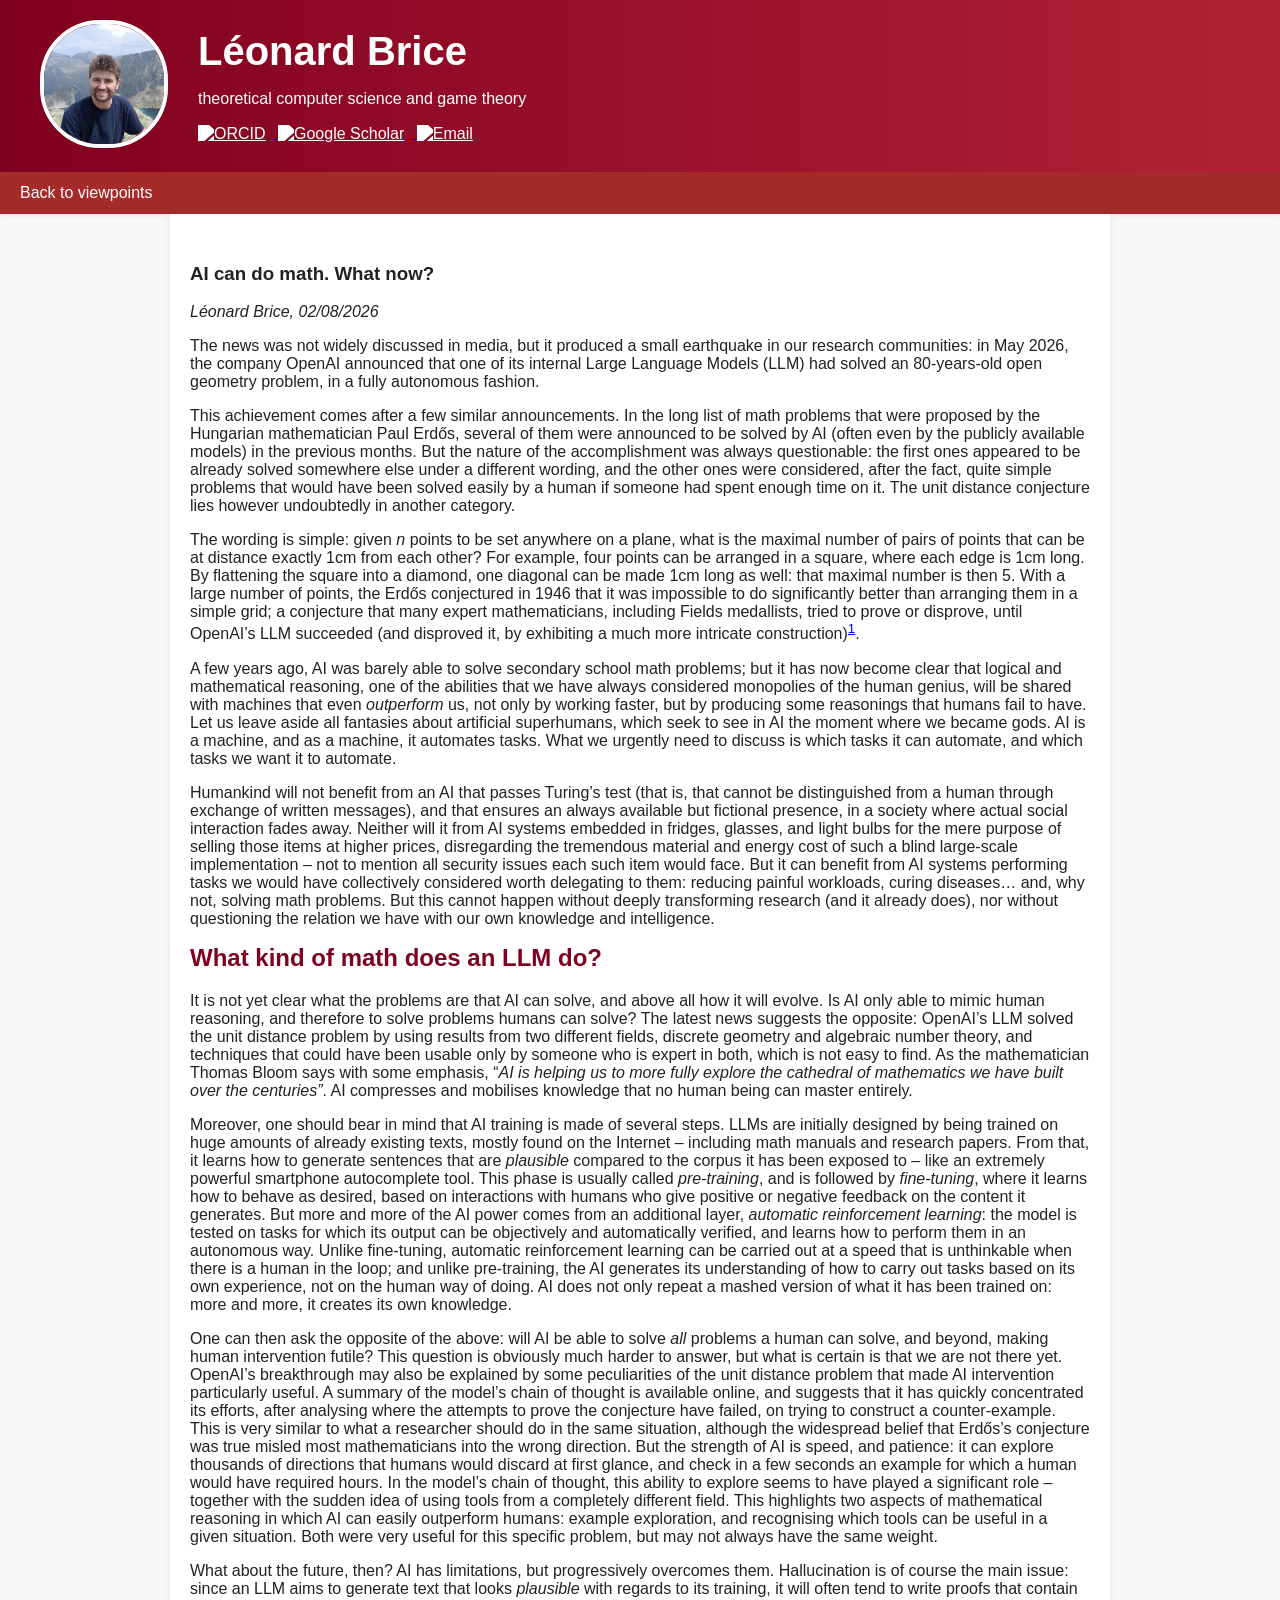
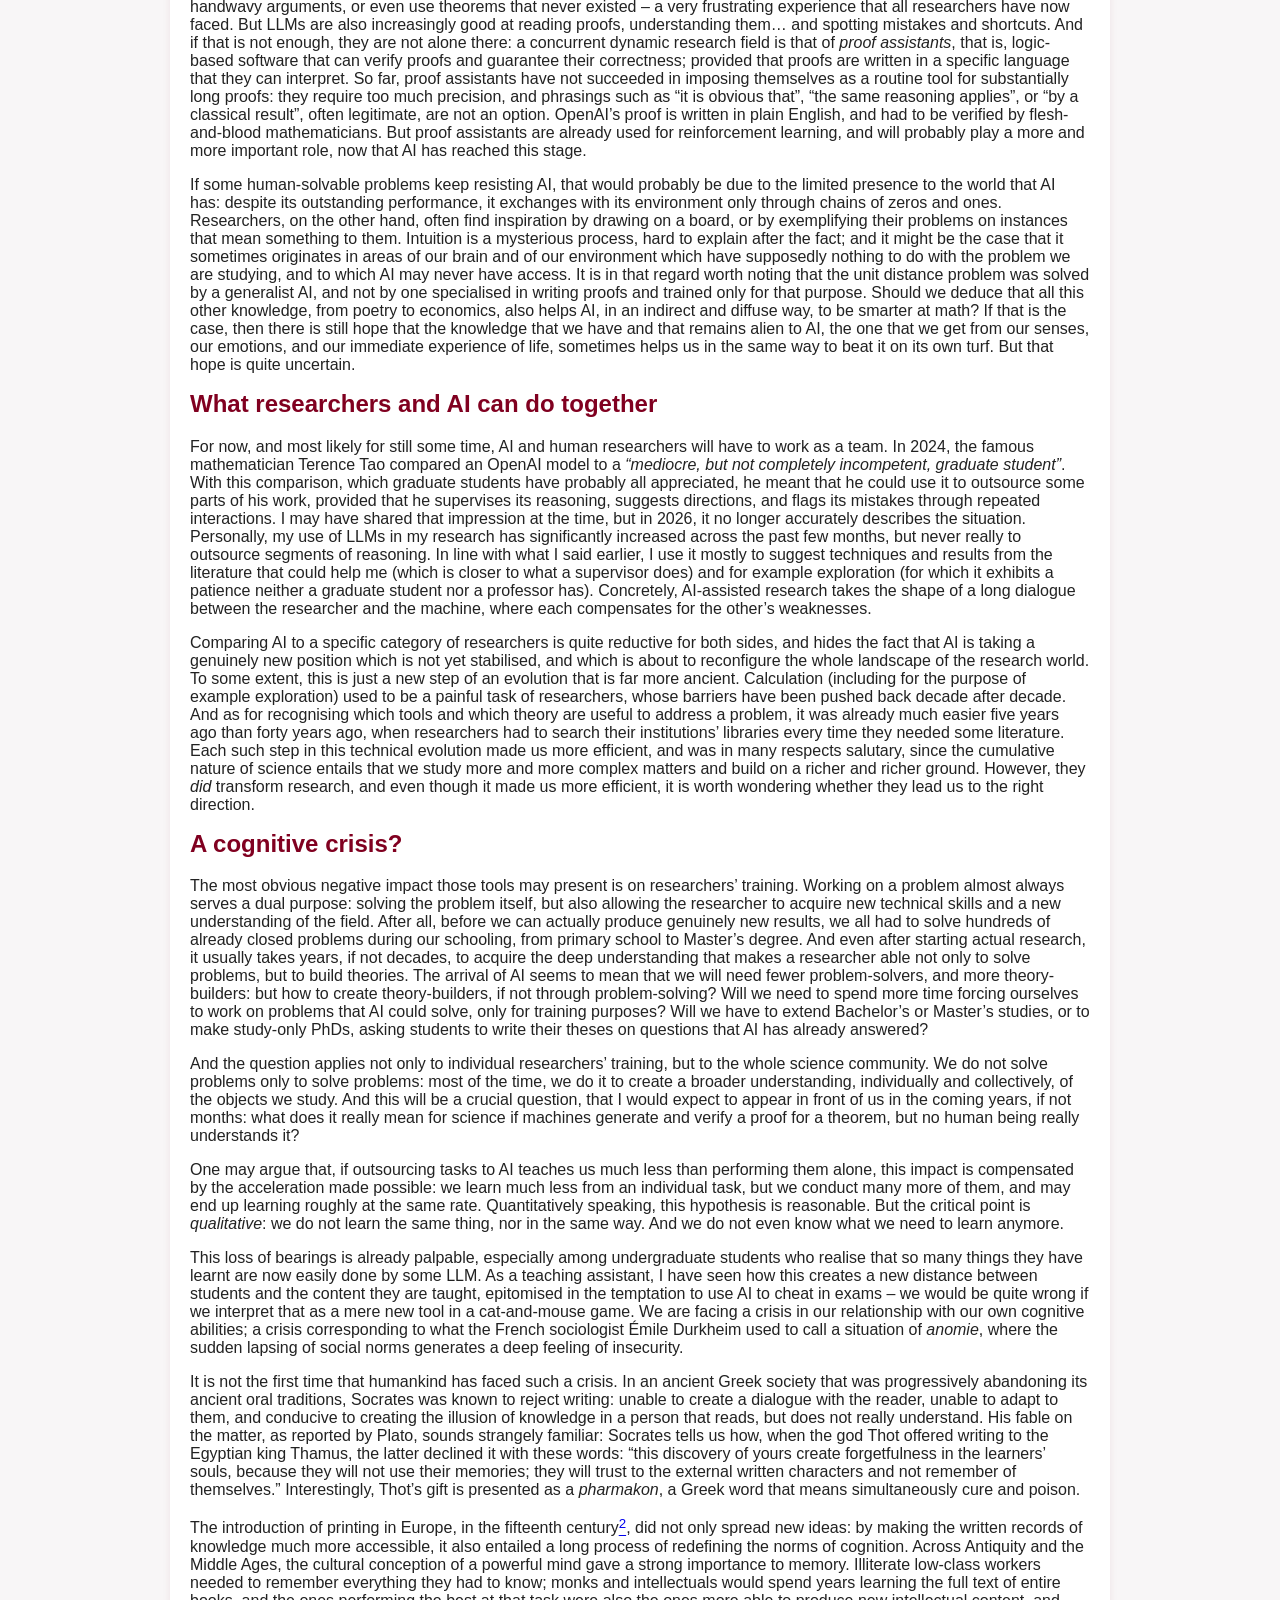
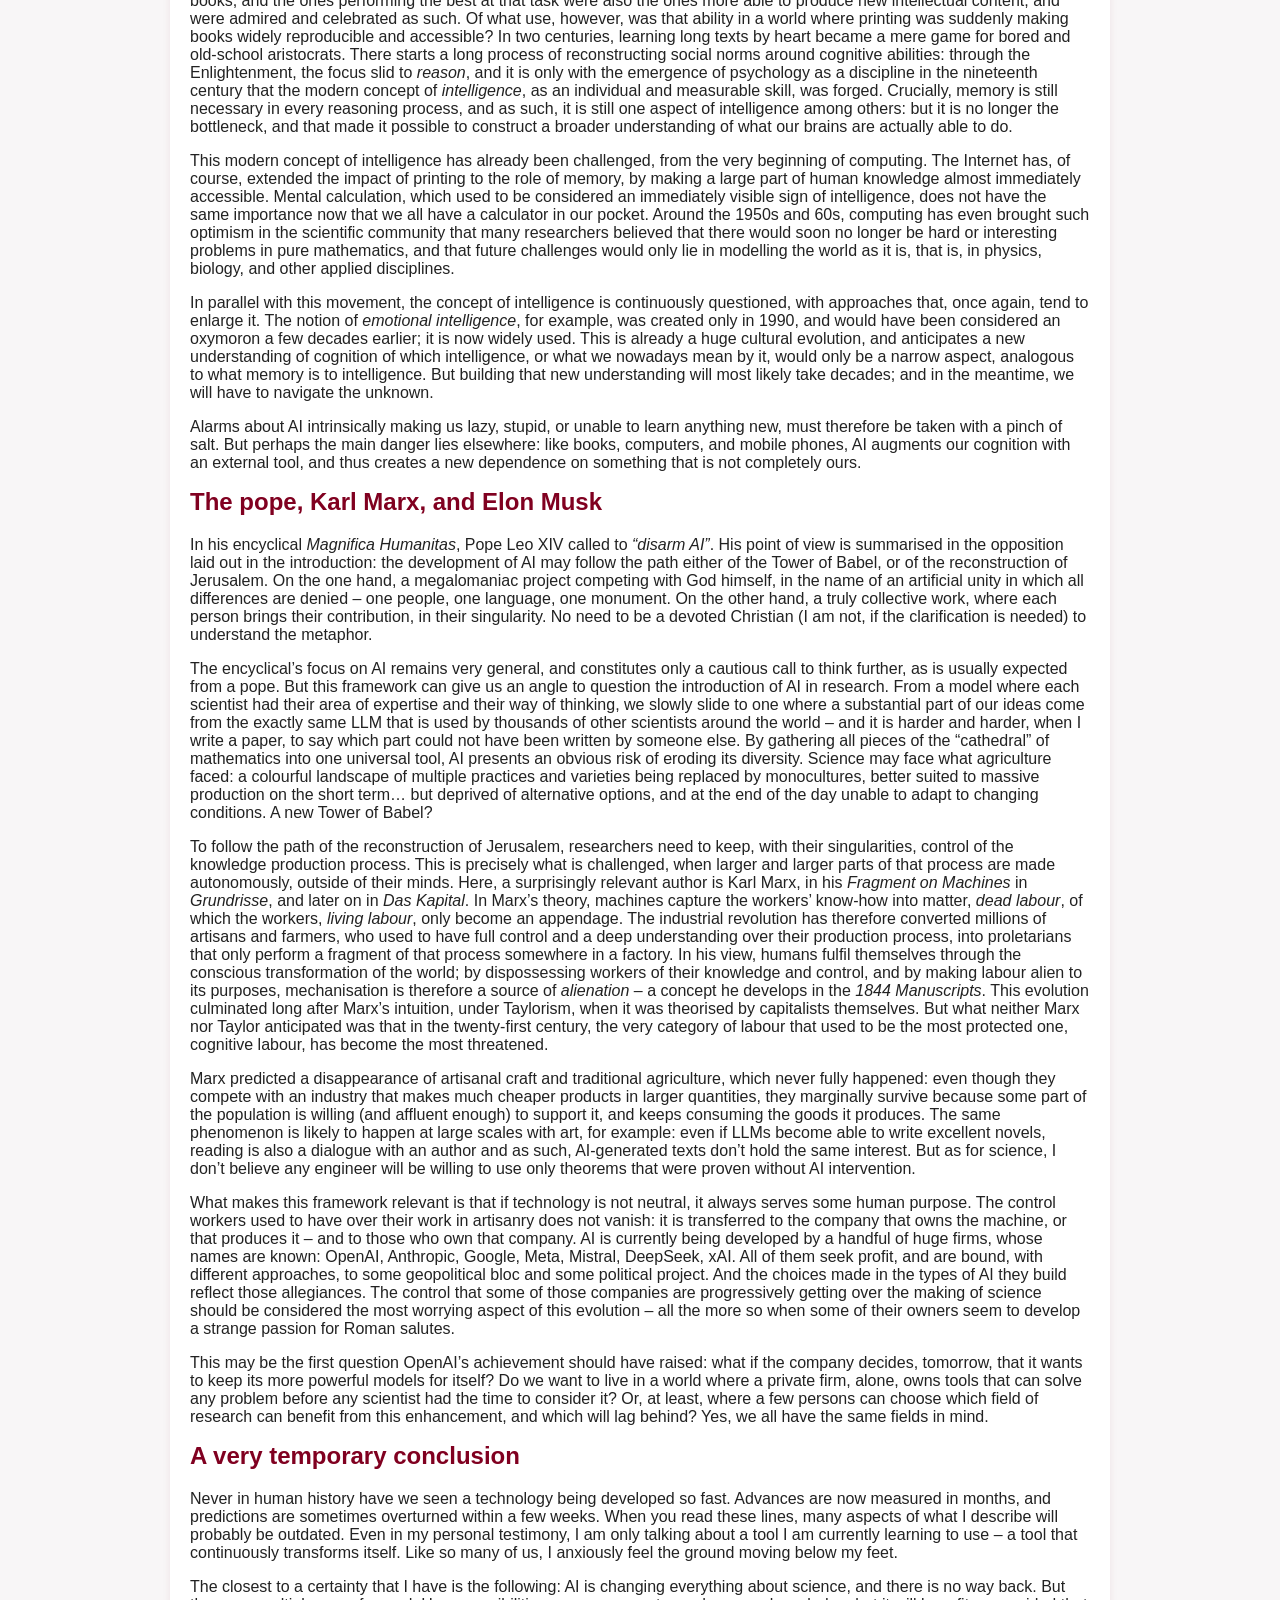
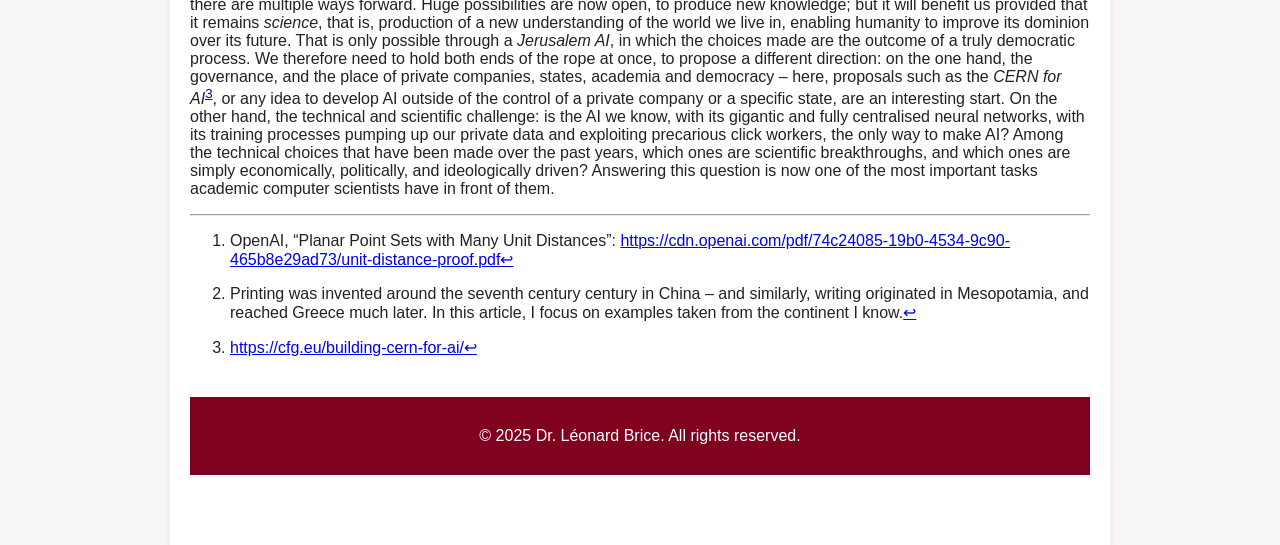
==== commit 3af3e988: "Update profile photo source in HTML" ====
--- a/article-0826AIcandomath.html
+++ b/article-0826AIcandomath.html
@@ -11,7 +11,7 @@
 <body>
   <header>
     <div class="profile-photo">
-      <img src="photo.jpeg" alt="Léonard Brice">
+      <img src="Face.jpg" alt="Léonard Brice">
     </div>
     <div class="header-content">
       <h1>Léonard Brice</h1>
